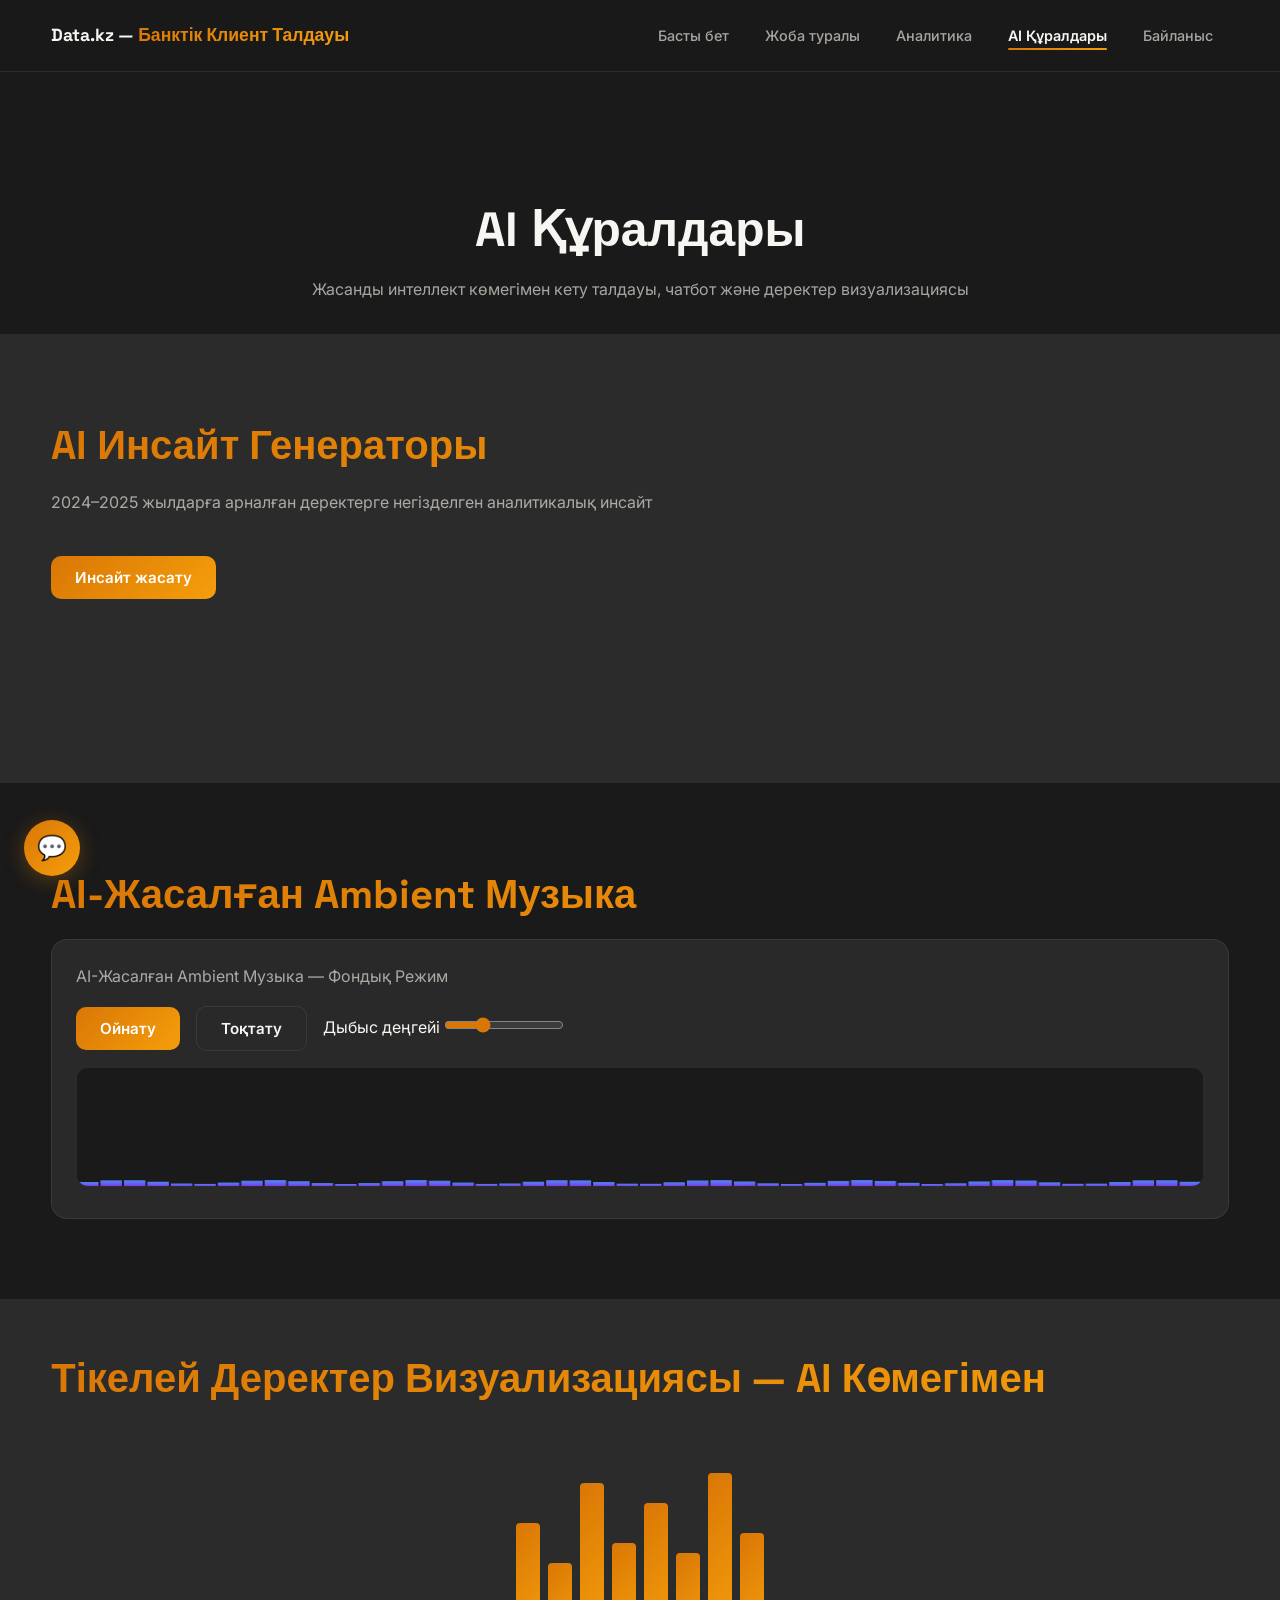
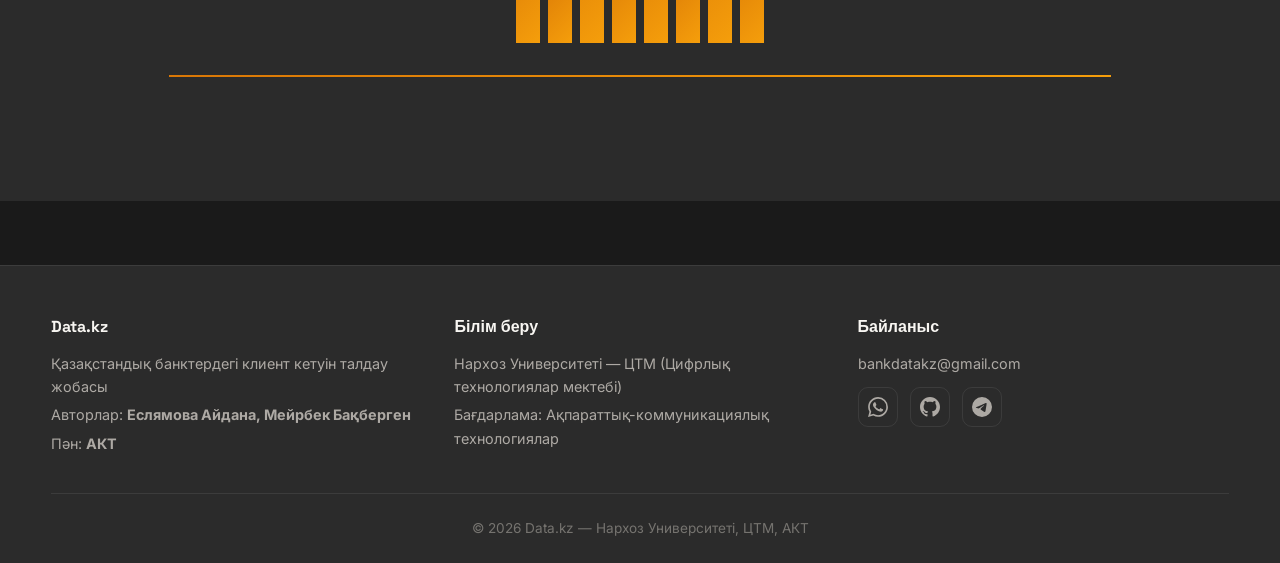
==== churniq-website/churniq-website/ai-tools.html @ a703f36b "change code" ====
<!DOCTYPE html>
<html lang="kk">
<head>
  <meta charset="UTF-8">
  <meta name="viewport" content="width=device-width, initial-scale=1.0">
  <title>AI Құралдары — Data.kz</title>
  <link rel="preconnect" href="https://fonts.googleapis.com">
  <link rel="preconnect" href="https://fonts.gstatic.com" crossorigin>
  <link href="https://fonts.googleapis.com/css2?family=Inter:wght@400;500;600;700&family=Space+Grotesk:wght@500;600;700&display=swap" rel="stylesheet">
  <link rel="stylesheet" href="css/style.css">
</head>
<body>
  <div id="site-header"></div>

  <section class="page-hero">
    <div class="container">
      <h1>AI Құралдары</h1>
      <p>Жасанды интеллект көмегімен кету талдауы, чатбот және деректер визуализациясы</p>
    </div>
  </section>

  <section class="section" style="background: var(--bg-secondary);">
    <div class="container fade-in">
      <h2 class="section-title">AI Инсайт Генераторы</h2>
      <p class="section-subtitle">2024–2025 жылдарға арналған деректерге негізделген аналитикалық инсайт</p>
      <button type="button" class="btn btn-primary" id="insight-generate">Инсайт жасату</button>
      <div id="insight-output" class="insight-output"></div>
    </div>
  </section>

  <section class="section">
    <div class="container fade-in">
      <h2 class="section-title">AI-Жасалған Ambient Музыка</h2>
      <div class="card audio-player">
        <p style="margin-bottom:1rem;color:var(--text-secondary);">AI-Жасалған Ambient Музыка — Фондық Режим</p>
        <div class="audio-controls">
          <button type="button" class="btn btn-primary" id="audio-play">Ойнату</button>
          <button type="button" class="btn btn-outline" id="audio-stop">Тоқтату</button>
          <label>
            Дыбыс деңгейі
            <input type="range" id="audio-volume" class="volume-slider" min="0" max="1" step="0.01" value="0.3">
          </label>
        </div>
        <canvas id="audio-viz" class="audio-viz" height="120"></canvas>
      </div>
    </div>
  </section>

  <section class="section data-panel" id="data-panel" style="background: var(--bg-secondary);">
    <div class="container fade-in">
      <h2 class="section-title">Тікелей Деректер Визуализациясы — AI Көмегімен</h2>
      <div class="animated-bars" id="animated-bars">
        <div class="bar" style="height:120px" data-h="120"></div>
        <div class="bar" style="height:80px" data-h="80"></div>
        <div class="bar" style="height:160px" data-h="160"></div>
        <div class="bar" style="height:100px" data-h="100"></div>
        <div class="bar" style="height:140px" data-h="140"></div>
        <div class="bar" style="height:90px" data-h="90"></div>
        <div class="bar" style="height:170px" data-h="170"></div>
        <div class="bar" style="height:110px" data-h="110"></div>
      </div>
      <div class="data-flow-line"></div>
      <div class="floating-labels">
        <span class="floating-label" style="left:10%;animation-delay:0s">Kaspi 4,2%</span>
        <span class="floating-label" style="left:35%;animation-delay:0.5s">Halyk 6,8%</span>
        <span class="floating-label" style="left:55%;animation-delay:1s">Freedom 9,1%</span>
        <span class="floating-label" style="left:80%;animation-delay:1.5s">Forte 7,3%</span>
      </div>
    </div>
  </section>

  <div id="site-footer"></div>

  <!-- Chatbot -->
  <button type="button" class="chat-fab" id="chat-fab" aria-label="Чатты ашу">💬</button>
  <div class="chat-panel" id="chat-panel">
    <div class="chat-header">
      <h3>Data.kz AI Көмекшісі</h3>
      <button type="button" class="chat-close" id="chat-close" aria-label="Жабу">×</button>
    </div>
    <div class="api-key-banner" id="api-key-banner" style="display:none">
      API кілті қажет. <button type="button">Кілтті енгізу</button>
    </div>
    <div class="chat-suggestions" id="chat-suggestions"></div>
    <div class="chat-messages" id="chat-messages">
      <div class="chat-msg bot">Сәлеметсіз бе! Мен Data.kz AI көмекшісімін. Қазақстан банктеріндегі клиент кетуі туралы сұрақ қойыңыз.</div>
    </div>
    <div class="chat-input-row">
      <input type="text" id="chat-input" placeholder="Хабарламаңызды жазыңыз..." autocomplete="off">
      <button type="button" class="btn btn-primary" id="chat-send">Жіберу</button>
    </div>
  </div>

  <script src="js/main.js"></script>
  <script src="js/animations.js"></script>
  <script src="js/chatbot.js"></script>
  <script src="js/audio.js"></script>
</body>
</html>
---- churniq-website/churniq-website/css/style.css ----
/* Data.kz — Банктік Клиент Талдауы */
:root {
  --bg-primary: #1A1A1A;
  --bg-secondary: #2B2B2B;
  --bg-card: rgba(43, 43, 43, 0.92);
  --accent: #D97706;
  --accent-2: #F59E0B;
  --accent-gradient: linear-gradient(135deg, #D97706, #F59E0B);
  --text-primary: #F8F6F2;
  --text-secondary: rgba(229, 224, 216, 0.7);
  --text-muted: rgba(229, 224, 216, 0.4);
  --border: rgba(255, 255, 255, 0.08);
  --success: #22C77A;
  --warning: #F59E0B;
  --danger: #F05A5A;
  --text-on-accent: #ffffff;
  --link-hover: #F59E0B;
  --header-bg: rgba(26, 26, 26, 0.85);
  --header-bg-solid: rgba(26, 26, 26, 0.98);
  --accent-glow: rgba(217, 119, 6, 0.35);
  --accent-soft: rgba(217, 119, 6, 0.1);
  --accent-soft-hover: rgba(217, 119, 6, 0.05);
  --accent-border-hover: rgba(217, 119, 6, 0.4);
  --accent-ring: rgba(217, 119, 6, 0.2);
  --accent-mesh-1: rgba(217, 119, 6, 0.12);
  --accent-mesh-2: rgba(245, 158, 11, 0.1);
  --chat-panel-bg: rgba(43, 43, 43, 0.95);
  --faq-answer-bg: rgba(43, 43, 43, 0.5);
  --overlay-bg: rgba(0, 0, 0, 0.7);
  --success-bg: rgba(34, 199, 122, 0.08);
  --warning-bg: rgba(245, 158, 11, 0.08);
  --danger-bg: rgba(240, 90, 90, 0.08);
  --warning-banner-bg: rgba(245, 158, 11, 0.1);
  --border-subtle: rgba(255, 255, 255, 0.08);
  --font-main: 'Inter', sans-serif;
  --font-display: 'Space Grotesk', sans-serif;
  --header-h: 72px;
  --radius: 16px;
  --shadow: 0 8px 32px rgba(0, 0, 0, 0.35);
}

*, *::before, *::after { box-sizing: border-box; margin: 0; padding: 0; }

html {
  scroll-behavior: smooth;
  scroll-padding-top: calc(var(--header-h) + 16px);
}

body {
  font-family: var(--font-main);
  background: var(--bg-primary);
  color: var(--text-primary);
  line-height: 1.6;
  min-height: 100vh;
  overflow-x: hidden;
}

a { color: var(--accent); text-decoration: none; transition: color 0.2s; }
a:hover { color: var(--link-hover); }

img, svg { max-width: 100%; display: block; }

.container {
  width: min(1200px, 92%);
  margin: 0 auto;
}

.section {
  padding: 5rem 0;
}

.section-title {
  font-family: var(--font-display);
  font-size: clamp(1.75rem, 4vw, 2.5rem);
  margin-bottom: 0.75rem;
  background: var(--accent-gradient);
  -webkit-background-clip: text;
  -webkit-text-fill-color: transparent;
  background-clip: text;
}

.section-subtitle {
  color: var(--text-secondary);
  max-width: 640px;
  margin-bottom: 2.5rem;
}

/* Header */
.site-header {
  position: sticky;
  top: 0;
  z-index: 1000;
  height: var(--header-h);
  background: var(--header-bg);
  backdrop-filter: blur(12px);
  border-bottom: 1px solid var(--border);
}

.header-inner {
  display: flex;
  align-items: center;
  justify-content: space-between;
  height: 100%;
  gap: 1rem;
}

.logo {
  font-family: var(--font-display);
  font-weight: 700;
  font-size: 1.1rem;
  color: var(--text-primary);
  white-space: nowrap;
}

.logo span {
  background: var(--accent-gradient);
  -webkit-background-clip: text;
  -webkit-text-fill-color: transparent;
  background-clip: text;
}

.nav-toggle {
  display: none;
  background: none;
  border: 1px solid var(--border);
  color: var(--text-primary);
  padding: 0.5rem 0.75rem;
  border-radius: 8px;
  cursor: pointer;
  font-size: 1.25rem;
}

.main-nav ul {
  display: flex;
  list-style: none;
  gap: 0.25rem;
}

.main-nav a {
  color: var(--text-secondary);
  padding: 0.5rem 1rem;
  border-radius: 8px;
  font-size: 0.9rem;
  font-weight: 500;
  position: relative;
}

.main-nav a:hover { color: var(--text-primary); }

.main-nav a.active {
  color: var(--text-primary);
  font-weight: 600;
}

.main-nav a.active::after {
  content: '';
  position: absolute;
  bottom: 2px;
  left: 1rem;
  right: 1rem;
  height: 2px;
  background: var(--accent-gradient);
  border-radius: 2px;
}

/* Footer */
.site-footer {
  background: var(--bg-secondary);
  border-top: 1px solid var(--border);
  padding: 3rem 0 1.5rem;
  margin-top: 4rem;
}

.footer-grid {
  display: grid;
  grid-template-columns: repeat(auto-fit, minmax(220px, 1fr));
  gap: 2rem;
  margin-bottom: 2rem;
}

.footer-grid h4 {
  font-family: var(--font-display);
  margin-bottom: 0.75rem;
  color: var(--text-primary);
}

.footer-grid p, .footer-grid a {
  color: var(--text-secondary);
  font-size: 0.9rem;
  display: block;
  margin-bottom: 0.35rem;
}

.social-links {
  display: flex;
  gap: 0.75rem;
  margin-top: 0.75rem;
}

.social-links a {
  width: 40px;
  height: 40px;
  border-radius: 10px;
  border: 1px solid var(--border);
  display: flex;
  align-items: center;
  justify-content: center;
  color: var(--text-secondary);
  transition: all 0.2s;
}

.social-links a:hover {
  border-color: var(--accent);
  color: var(--accent);
  transform: translateY(-2px);
}

.footer-bottom {
  text-align: center;
  padding-top: 1.5rem;
  border-top: 1px solid var(--border);
  color: var(--text-muted);
  font-size: 0.85rem;
}

/* Cards */
.card {
  background: var(--bg-card);
  backdrop-filter: blur(10px);
  border: 1px solid var(--border);
  border-radius: var(--radius);
  padding: 1.5rem;
  transition: transform 0.3s, box-shadow 0.3s, border-color 0.3s;
}

.card:hover {
  transform: translateY(-4px);
  box-shadow: var(--shadow);
  border-color: var(--accent-border-hover);
}

/* Buttons */
.btn {
  display: inline-flex;
  align-items: center;
  justify-content: center;
  gap: 0.5rem;
  padding: 0.75rem 1.5rem;
  border-radius: 10px;
  font-weight: 600;
  font-size: 0.95rem;
  cursor: pointer;
  border: none;
  transition: all 0.25s;
  font-family: inherit;
}

.btn-primary {
  background: var(--accent-gradient);
  color: var(--text-on-accent);
}

.btn-primary:hover {
  transform: translateY(-2px);
  box-shadow: 0 8px 24px var(--accent-glow);
}

.btn-outline {
  background: transparent;
  border: 1px solid var(--border);
  color: var(--text-primary);
}

.btn-outline:hover {
  border-color: var(--accent);
  background: var(--accent-soft);
}

/* Hero */
.hero {
  position: relative;
  min-height: 100vh;
  display: flex;
  align-items: center;
  justify-content: center;
  overflow: hidden;
  padding: calc(var(--header-h) + 2rem) 0 4rem;
}

.hero-bg {
  position: absolute;
  inset: 0;
  z-index: 0;
}

.hero-mesh {
  position: absolute;
  inset: 0;
  background:
    radial-gradient(ellipse 80% 50% at 20% 40%, var(--accent-mesh-1), transparent),
    radial-gradient(ellipse 60% 40% at 80% 60%, var(--accent-mesh-2), transparent),
    var(--bg-primary);
}

#hero-canvas, #particles-canvas {
  position: absolute;
  inset: 0;
  width: 100%;
  height: 100%;
}

.hero-content {
  position: relative;
  z-index: 2;
  text-align: center;
  max-width: 900px;
  padding: 0 1rem;
}

.hero h1 {
  font-family: var(--font-display);
  font-size: clamp(2rem, 6vw, 3.5rem);
  line-height: 1.15;
  margin-bottom: 1.25rem;
}

.hero .lead {
  font-size: clamp(1rem, 2.5vw, 1.25rem);
  color: var(--text-secondary);
  font-style: italic;
  margin-bottom: 2rem;
}

.hero-buttons {
  display: flex;
  flex-wrap: wrap;
  gap: 1rem;
  justify-content: center;
}

.pulse-rings {
  position: absolute;
  top: 50%;
  left: 50%;
  transform: translate(-50%, -50%);
  width: 400px;
  height: 400px;
  pointer-events: none;
  z-index: 1;
}

.pulse-ring {
  position: absolute;
  inset: 0;
  border: 1px solid var(--accent-ring);
  border-radius: 50%;
  animation: pulse-expand 4s ease-out infinite;
}

.pulse-ring:nth-child(2) { animation-delay: 1.3s; }
.pulse-ring:nth-child(3) { animation-delay: 2.6s; }

@keyframes pulse-expand {
  0% { transform: scale(0.3); opacity: 0.8; }
  100% { transform: scale(1.2); opacity: 0; }
}

/* Stats row */
.stats-row {
  display: grid;
  grid-template-columns: repeat(auto-fit, minmax(220px, 1fr));
  gap: 1.25rem;
}

.stat-card {
  text-align: center;
  padding: 2rem 1.25rem;
}

.stat-card .stat-value {
  font-family: var(--font-display);
  font-size: 2.25rem;
  font-weight: 700;
  background: var(--accent-gradient);
  -webkit-background-clip: text;
  -webkit-text-fill-color: transparent;
  background-clip: text;
}

.stat-card .stat-label {
  color: var(--text-secondary);
  font-size: 0.9rem;
  margin-top: 0.5rem;
}

/* Bank cards */
.bank-grid {
  display: grid;
  grid-template-columns: repeat(auto-fit, minmax(260px, 1fr));
  gap: 1.5rem;
}

.bank-card .bank-icon {
  width: 72px;
  height: 72px;
  margin-bottom: 1rem;
  border-radius: 12px;
  padding: 8px;
  object-fit: contain;
  background: var(--bg-primary);
  border: 1px solid var(--border);
}

.bank-card h3 {
  font-family: var(--font-display);
  margin-bottom: 0.75rem;
}

.bank-card .metrics {
  list-style: none;
  margin: 1rem 0;
}

.bank-card .metrics li {
  color: var(--text-secondary);
  font-size: 0.9rem;
  padding: 0.35rem 0;
  border-bottom: 1px solid var(--border-subtle);
}

.bank-card .metrics li strong { color: var(--text-primary); }

/* Churn formula */
.steps-grid {
  display: grid;
  grid-template-columns: repeat(auto-fit, minmax(240px, 1fr));
  gap: 1.5rem;
  margin-bottom: 2rem;
}

.step-card {
  text-align: center;
  position: relative;
}

.step-num {
  width: 48px;
  height: 48px;
  border-radius: 50%;
  background: var(--accent-gradient);
  display: flex;
  align-items: center;
  justify-content: center;
  font-weight: 700;
  margin: 0 auto 1rem;
}

.formula-block {
  background: var(--bg-card);
  border: 1px solid var(--border);
  border-radius: var(--radius);
  padding: 1.5rem 2rem;
  text-align: center;
  font-family: var(--font-display);
  font-size: clamp(1rem, 2.5vw, 1.35rem);
  color: var(--accent);
}

/* AI illustrations */
.illustration-grid {
  display: grid;
  grid-template-columns: repeat(auto-fit, minmax(240px, 1fr));
  gap: 1.5rem;
}

.illustration-item {
  text-align: center;
}

.illustration-item svg {
  width: 100%;
  height: 180px;
  margin-bottom: 1rem;
}

.illustration-item p {
  color: var(--text-secondary);
  font-size: 0.9rem;
}

/* About page */
.prose {
  color: var(--text-secondary);
  font-size: 1.05rem;
  line-height: 1.85;
}

.prose p { margin-bottom: 1.25rem; }

.data-table-wrap {
  overflow-x: auto;
  border-radius: var(--radius);
  border: 1px solid var(--border);
}

table.data-table {
  width: 100%;
  border-collapse: collapse;
  font-size: 0.9rem;
}

table.data-table th,
table.data-table td {
  padding: 0.85rem 1rem;
  text-align: left;
  border-bottom: 1px solid var(--border);
}

table.data-table th {
  background: var(--bg-card);
  color: var(--text-primary);
  font-weight: 600;
  cursor: pointer;
  user-select: none;
  white-space: nowrap;
}

table.data-table th:hover { background: var(--accent-soft); }

table.data-table th.sorted-asc::after { content: ' ↑'; color: var(--accent); }
table.data-table th.sorted-desc::after { content: ' ↓'; color: var(--accent); }

table.data-table tbody tr:hover {
  background: var(--accent-soft-hover);
}

.churn-cell {
  font-weight: 600;
  border-radius: 6px;
  padding: 0.15rem 0.5rem;
  display: inline-block;
}

.churn-cell.churn-good { color: var(--success); background: var(--success-bg); }
.churn-cell.churn-medium { color: var(--warning); background: var(--warning-bg); }
.churn-cell.churn-bad { color: var(--danger); background: var(--danger-bg); }

.year-note {
  display: inline-block;
  margin-left: 0.35rem;
  padding: 0.1rem 0.45rem;
  font-size: 0.7rem;
  font-weight: 600;
  color: var(--accent);
  background: var(--accent-soft);
  border-radius: 4px;
  vertical-align: middle;
}

/* Timeline */
.timeline-scroll {
  overflow-x: auto;
  padding: 1rem 0 2rem;
  -webkit-overflow-scrolling: touch;
}

.timeline {
  display: flex;
  gap: 1.25rem;
  min-width: max-content;
  padding: 0 0.5rem;
}

.timeline-item {
  flex: 0 0 280px;
  position: relative;
}

.timeline-year {
  font-family: var(--font-display);
  font-size: 1.5rem;
  color: var(--accent);
  margin-bottom: 0.5rem;
}

/* Authors */
.author-grid {
  display: grid;
  grid-template-columns: repeat(auto-fit, minmax(280px, 1fr));
  gap: 1.5rem;
}

.author-card .avatar {
  width: 120px;
  height: 120px;
  border-radius: 50%;
  object-fit: cover;
  border: 3px solid var(--accent);
  margin-bottom: 1rem;
  display: block;
}

/* Analytics */
.table-controls {
  display: flex;
  flex-wrap: wrap;
  gap: 1rem;
  margin-bottom: 1.5rem;
  align-items: center;
}

.table-controls input,
.table-controls select {
  min-width: 160px;
  padding: 0.75rem 1rem;
  border-radius: 10px;
  border: 1px solid var(--border);
  background: var(--bg-card);
  color: var(--text-primary);
  font-family: inherit;
  font-size: 0.9rem;
}

.table-controls input {
  flex: 1;
  min-width: 200px;
}

.table-filter-row {
  display: flex;
  flex-wrap: wrap;
  gap: 0.75rem;
  align-items: center;
  width: 100%;
}

.filter-badges {
  display: flex;
  flex-wrap: wrap;
  gap: 0.5rem;
  width: 100%;
  min-height: 0;
}

.filter-badges:empty {
  display: none;
}

.filter-badge {
  display: inline-flex;
  align-items: center;
  gap: 0.35rem;
  padding: 0.35rem 0.65rem;
  font-size: 0.8rem;
  color: var(--text-primary);
  background: var(--bg-card);
  border: 1px solid var(--border);
  border-radius: 20px;
}

.filter-badge button {
  background: none;
  border: none;
  color: var(--text-secondary);
  cursor: pointer;
  font-size: 1rem;
  line-height: 1;
  padding: 0 0.15rem;
}

.filter-badge button:hover {
  color: var(--danger);
}

.pagination {
  display: flex;
  align-items: center;
  justify-content: center;
  gap: 1rem;
  margin-top: 1.5rem;
}

.charts-grid {
  display: grid;
  grid-template-columns: repeat(auto-fit, minmax(420px, 1fr));
  gap: 2rem;
  margin: 2rem 0;
}

.chart-card {
  padding: 1.25rem;
}

.chart-card h3 {
  font-size: 1rem;
  margin-bottom: 1rem;
  color: var(--text-primary);
}

.chart-wrap {
  position: relative;
  height: 400px;
}

.calculator-form {
  display: grid;
  gap: 1rem;
  max-width: 480px;
}

.form-group label {
  display: block;
  margin-bottom: 0.35rem;
  color: var(--text-secondary);
  font-size: 0.9rem;
}

.form-group input,
.form-group select,
.form-group textarea {
  width: 100%;
  padding: 0.75rem 1rem;
  border-radius: 10px;
  border: 1px solid var(--border);
  background: var(--bg-card);
  color: var(--text-primary);
  font-family: inherit;
  font-size: 1rem;
}

.calc-result {
  margin-top: 1.5rem;
  padding: 1.25rem;
  border-radius: var(--radius);
  border: 1px solid var(--border);
  display: none;
}

.calc-result.visible { display: block; }

.calc-result.good { border-color: var(--success); background: var(--success-bg); }
.calc-result.medium { border-color: var(--warning); background: var(--warning-bg); }
.calc-result.bad { border-color: var(--danger); background: var(--danger-bg); }

.insights-grid {
  display: grid;
  grid-template-columns: repeat(auto-fit, minmax(280px, 1fr));
  gap: 1.25rem;
}

.insight-card .icon {
  font-size: 1.75rem;
  margin-bottom: 0.75rem;
}

/* AI Tools */
.neural-avatar {
  width: 100%;
  max-width: 400px;
  height: 400px;
  margin: 0 auto 1rem;
  position: relative;
}

.neural-avatar canvas {
  width: 100%;
  height: 100%;
  border-radius: var(--radius);
}

.neural-label {
  text-align: center;
  font-family: var(--font-display);
  color: var(--accent);
}

/* Chatbot */
.chat-fab {
  position: fixed;
  bottom: 24px;
  left: 24px;
  width: 56px;
  height: 56px;
  border-radius: 50%;
  background: var(--accent-gradient);
  border: none;
  color: var(--text-on-accent);
  font-size: 1.5rem;
  cursor: pointer;
  z-index: 1100;
  box-shadow: 0 4px 20px var(--accent-glow);
  transition: transform 0.2s;
}

.chat-fab:hover { transform: scale(1.08); }

.chat-panel {
  position: fixed;
  bottom: 90px;
  left: 24px;
  width: min(380px, calc(100vw - 48px));
  height: 520px;
  background: var(--chat-panel-bg);
  backdrop-filter: blur(16px);
  border: 1px solid var(--border);
  border-radius: var(--radius);
  display: none;
  flex-direction: column;
  z-index: 1100;
  box-shadow: var(--shadow);
}

.chat-panel.open { display: flex; }

.chat-header {
  padding: 1rem 1.25rem;
  border-bottom: 1px solid var(--border);
  display: flex;
  justify-content: space-between;
  align-items: center;
}

.chat-header h3 { font-size: 1rem; }

.chat-close {
  background: none;
  border: none;
  color: var(--text-secondary);
  font-size: 1.25rem;
  cursor: pointer;
}

.chat-suggestions {
  padding: 0.75rem;
  display: flex;
  flex-wrap: wrap;
  gap: 0.5rem;
  border-bottom: 1px solid var(--border);
}

.chat-suggestions button {
  font-size: 0.75rem;
  padding: 0.4rem 0.65rem;
  border-radius: 20px;
  border: 1px solid var(--border);
  background: transparent;
  color: var(--text-secondary);
  cursor: pointer;
  font-family: inherit;
}

.chat-suggestions button:hover {
  border-color: var(--accent);
  color: var(--accent);
}

.chat-messages {
  flex: 1;
  overflow-y: auto;
  padding: 1rem;
  display: flex;
  flex-direction: column;
  gap: 0.75rem;
}

.chat-msg {
  max-width: 85%;
  padding: 0.65rem 0.9rem;
  border-radius: 12px;
  font-size: 0.9rem;
  line-height: 1.5;
}

.chat-msg.user {
  align-self: flex-end;
  background: var(--accent-gradient);
  color: var(--text-on-accent);
}

.chat-msg.bot {
  align-self: flex-start;
  background: var(--bg-secondary);
  border: 1px solid var(--border);
}

.chat-msg.loading {
  align-self: flex-start;
  color: var(--text-muted);
}

.chat-input-row {
  display: flex;
  gap: 0.5rem;
  padding: 0.75rem;
  border-top: 1px solid var(--border);
}

.chat-input-row input {
  flex: 1;
  padding: 0.65rem 0.9rem;
  border-radius: 10px;
  border: 1px solid var(--border);
  background: var(--bg-primary);
  color: var(--text-primary);
  font-family: inherit;
}

.api-key-banner {
  padding: 0.5rem 0.75rem;
  background: var(--warning-banner-bg);
  border-bottom: 1px solid var(--warning);
  font-size: 0.75rem;
  color: var(--warning);
}

.api-key-banner button {
  background: none;
  border: none;
  color: var(--accent);
  cursor: pointer;
  text-decoration: underline;
  font-family: inherit;
}

/* Insight generator */
.insight-output {
  margin-top: 1.5rem;
  min-height: 80px;
}

.spinner {
  width: 40px;
  height: 40px;
  border: 3px solid var(--border);
  border-top-color: var(--accent);
  border-radius: 50%;
  animation: spin 0.8s linear infinite;
  margin: 1rem auto;
}

@keyframes spin { to { transform: rotate(360deg); } }

/* Audio player */
.audio-player {
  padding: 1.5rem;
}

.audio-controls {
  display: flex;
  flex-wrap: wrap;
  align-items: center;
  gap: 1rem;
  margin-bottom: 1rem;
}

.audio-viz {
  width: 100%;
  height: 120px;
  border-radius: 12px;
  background: var(--bg-primary);
  border: 1px solid var(--border);
}

.volume-slider {
  width: 120px;
  accent-color: var(--accent);
}

/* Data panel animation */
.data-panel {
  position: relative;
  padding: 3rem 0;
  overflow: hidden;
}

.animated-bars {
  display: flex;
  align-items: flex-end;
  justify-content: center;
  gap: 8px;
  height: 200px;
  margin: 2rem 0;
}

.animated-bars .bar {
  width: 24px;
  background: var(--accent-gradient);
  border-radius: 4px 4px 0 0;
  transform-origin: bottom;
  transform: scaleY(0);
  transition: transform 0.8s cubic-bezier(0.34, 1.56, 0.64, 1);
}

.animated-bars.animate .bar {
  transform: scaleY(1);
}

.data-flow-line {
  height: 2px;
  background: var(--accent-gradient);
  width: 0;
  margin: 1rem auto;
  transition: width 2s ease;
}

.data-flow-line.animate { width: 80%; }

.floating-labels {
  position: relative;
  height: 60px;
}

.floating-label {
  position: absolute;
  font-size: 0.75rem;
  color: var(--accent);
  opacity: 0;
  animation: float-label 3s ease-in-out infinite;
}

@keyframes float-label {
  0%, 100% { opacity: 0; transform: translateY(10px); }
  50% { opacity: 1; transform: translateY(-10px); }
}

/* Contact */
.contact-grid {
  display: grid;
  grid-template-columns: 1fr 1fr;
  gap: 2rem;
  align-items: start;
}

.contact-form .form-group { margin-bottom: 1rem; }

.form-error {
  color: var(--danger);
  font-size: 0.85rem;
  margin-top: 0.25rem;
  display: none;
}

.form-error.visible { display: block; }

.toast {
  position: fixed;
  top: calc(var(--header-h) + 16px);
  right: 24px;
  padding: 1rem 1.5rem;
  background: var(--success);
  color: var(--text-on-accent);
  border-radius: var(--radius);
  font-weight: 600;
  z-index: 1200;
  transform: translateX(120%);
  transition: transform 0.4s ease;
}

.toast.show { transform: translateX(0); }

.map-svg {
  width: 100%;
  max-height: 400px;
}

.map-frame {
  padding: 1rem;
  overflow: hidden;
}

.map-image {
  width: 100%;
  max-height: 420px;
  object-fit: contain;
  border-radius: calc(var(--radius) - 4px);
  display: block;
}

.map-marker {
  animation: marker-pulse 2s ease infinite;
}

@keyframes marker-pulse {
  0%, 100% { r: 8; opacity: 1; }
  50% { r: 12; opacity: 0.6; }
}

/* FAQ */
.faq-item {
  border: 1px solid var(--border);
  border-radius: 12px;
  margin-bottom: 0.75rem;
  overflow: hidden;
}

.faq-question {
  width: 100%;
  padding: 1rem 1.25rem;
  background: var(--bg-card);
  border: none;
  color: var(--text-primary);
  text-align: left;
  font-family: inherit;
  font-size: 1rem;
  font-weight: 600;
  cursor: pointer;
  display: flex;
  justify-content: space-between;
  align-items: center;
}

.faq-answer {
  max-height: 0;
  overflow: hidden;
  transition: max-height 0.35s ease;
  background: var(--faq-answer-bg);
}

.faq-answer p {
  padding: 1rem 1.25rem;
  color: var(--text-secondary);
  font-size: 0.95rem;
}

.faq-item.open .faq-answer { max-height: 300px; }

.faq-item.open .faq-icon { transform: rotate(180deg); }

.faq-icon { transition: transform 0.3s; }

/* Back to top */
.back-to-top {
  position: fixed;
  bottom: 24px;
  right: 24px;
  width: 48px;
  height: 48px;
  border-radius: 50%;
  background: var(--accent-gradient);
  border: none;
  color: var(--text-on-accent);
  font-size: 1.25rem;
  cursor: pointer;
  z-index: 1050;
  opacity: 0;
  visibility: hidden;
  transform: translateY(20px);
  transition: all 0.3s;
  box-shadow: 0 4px 16px var(--accent-glow);
}

.back-to-top.visible {
  opacity: 1;
  visibility: visible;
  transform: translateY(0);
}

/* Scroll animations */
.fade-in {
  opacity: 0;
  transform: translateY(24px);
  transition: opacity 0.6s ease, transform 0.6s ease;
}

.fade-in.visible {
  opacity: 1;
  transform: translateY(0);
}

/* Modal API key */
.modal-overlay {
  position: fixed;
  inset: 0;
  background: var(--overlay-bg);
  z-index: 2000;
  display: none;
  align-items: center;
  justify-content: center;
  padding: 1rem;
}

.modal-overlay.open { display: flex; }

.modal {
  background: var(--bg-card);
  border: 1px solid var(--border);
  border-radius: var(--radius);
  padding: 2rem;
  max-width: 440px;
  width: 100%;
}

.modal h3 { margin-bottom: 1rem; }

.modal p { color: var(--text-secondary); font-size: 0.9rem; margin-bottom: 1rem; }

.modal input {
  width: 100%;
  padding: 0.75rem;
  margin-bottom: 1rem;
  border-radius: 10px;
  border: 1px solid var(--border);
  background: var(--bg-primary);
  color: var(--text-primary);
}

.modal-actions {
  display: flex;
  gap: 0.75rem;
  justify-content: flex-end;
}

.page-hero {
  padding: calc(var(--header-h) + 3rem) 0 2rem;
  text-align: center;
}

.page-hero h1 {
  font-family: var(--font-display);
  font-size: clamp(2rem, 5vw, 3rem);
  margin-bottom: 0.5rem;
}

.page-hero p { color: var(--text-secondary); }

/* Responsive */
@media (max-width: 768px) {
  .nav-toggle { display: block; }

  .main-nav {
    position: fixed;
    top: var(--header-h);
    left: 0;
    right: 0;
    background: var(--header-bg-solid);
    border-bottom: 1px solid var(--border);
    padding: 1rem;
    transform: translateY(-120%);
    opacity: 0;
    transition: all 0.3s;
    pointer-events: none;
  }

  .main-nav.open {
    transform: translateY(0);
    opacity: 1;
    pointer-events: auto;
  }

  .main-nav ul {
    flex-direction: column;
  }

  .contact-grid { grid-template-columns: 1fr; }

  .chat-panel {
    left: 12px;
    right: 12px;
    width: auto;
  }

  .chat-fab { left: 12px; }
}

@media (max-width: 480px) {
  .hero-buttons { flex-direction: column; width: 100%; }
  .hero-buttons .btn { width: 100%; }
}
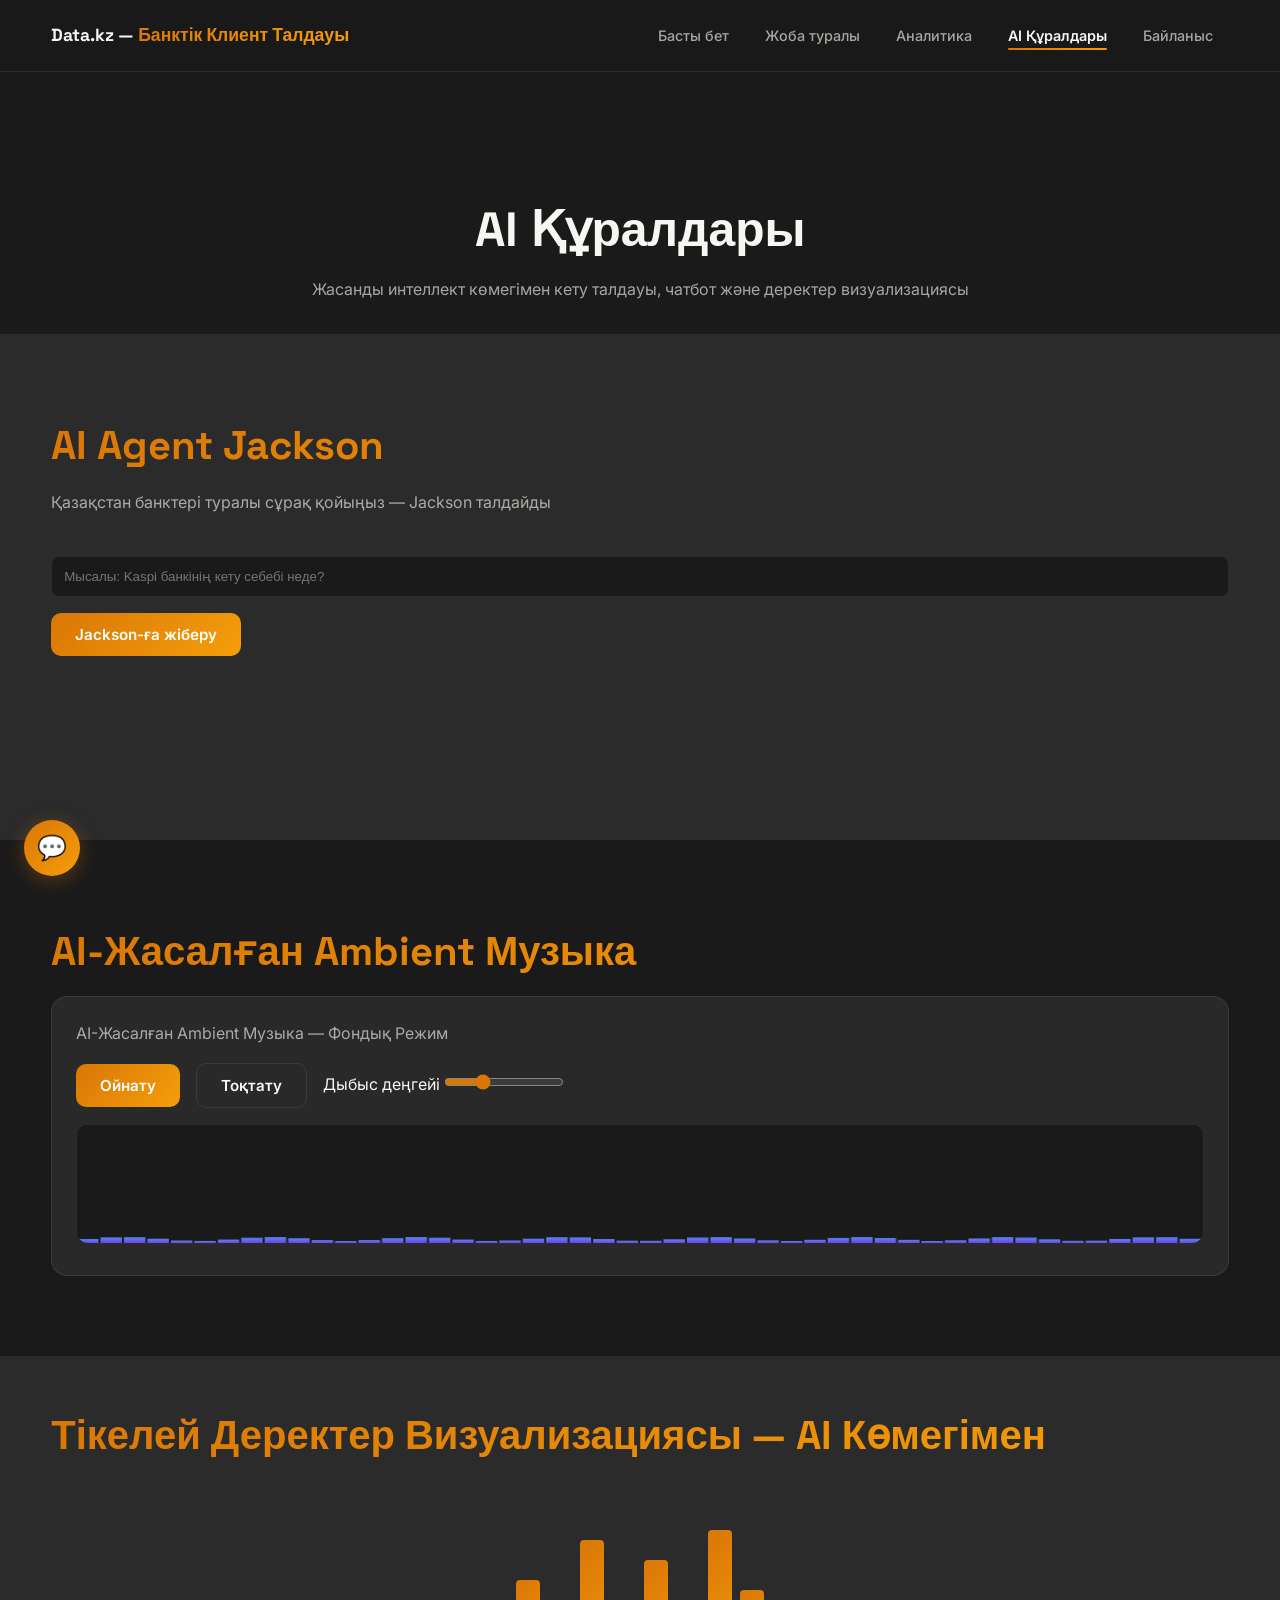
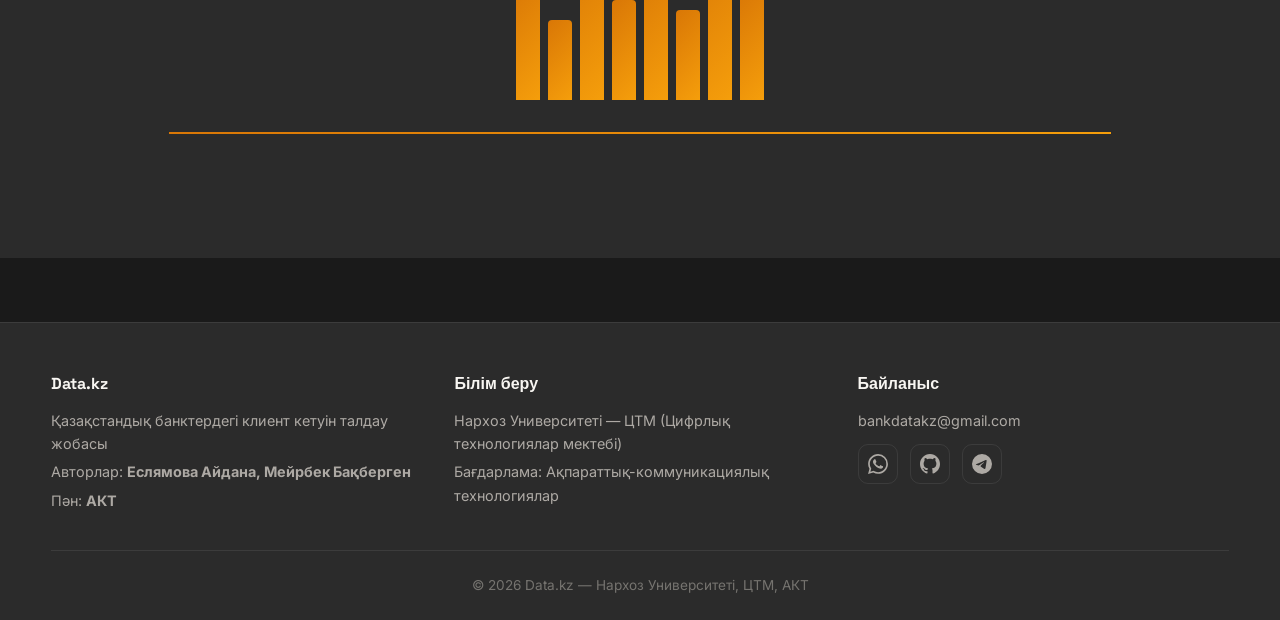
==== commit 5d581831: "AI agent Jackson added" ====
--- a/churniq-website/churniq-website/ai-tools.html
+++ b/churniq-website/churniq-website/ai-tools.html
@@ -21,10 +21,11 @@
 
   <section class="section" style="background: var(--bg-secondary);">
     <div class="container fade-in">
-      <h2 class="section-title">AI Инсайт Генераторы</h2>
-      <p class="section-subtitle">2024–2025 жылдарға арналған деректерге негізделген аналитикалық инсайт</p>
-      <button type="button" class="btn btn-primary" id="insight-generate">Инсайт жасату</button>
-      <div id="insight-output" class="insight-output"></div>
+        <h2 class="section-title">AI Agent Jackson</h2>
+        <p class="section-subtitle">Қазақстан банктері туралы сұрақ қойыңыз — Jackson талдайды</p>
+        <input type="text" id="jackson-input" placeholder="Мысалы: Kaspi банкінің кету себебі неде?" style="width:100%;padding:0.75rem;margin-bottom:1rem;border-radius:8px;border:1px solid var(--border);background:var(--bg-primary);color:var(--text-primary);">
+        <button type="button" class="btn btn-primary" id="insight-generate">Jackson-ға жіберу</button>
+        <div id="insight-output" class="insight-output"></div>
     </div>
   </section>
 
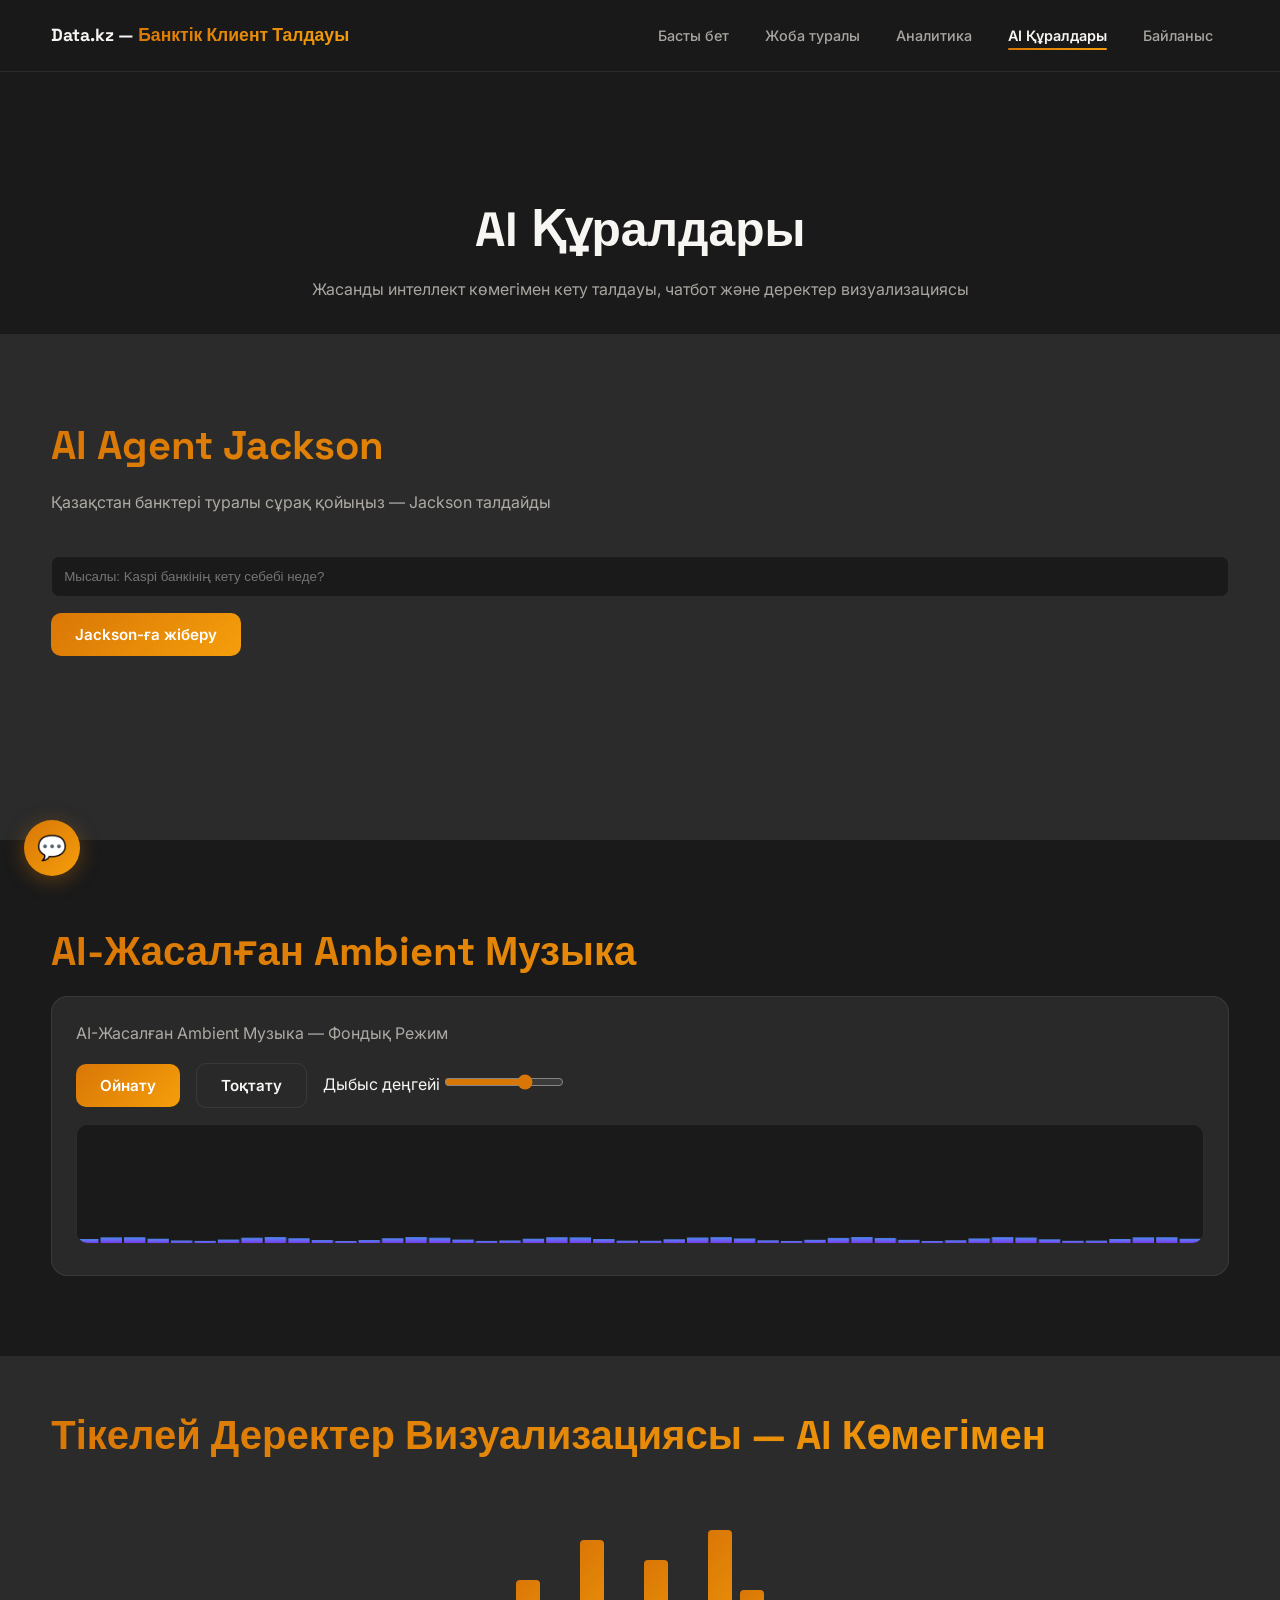
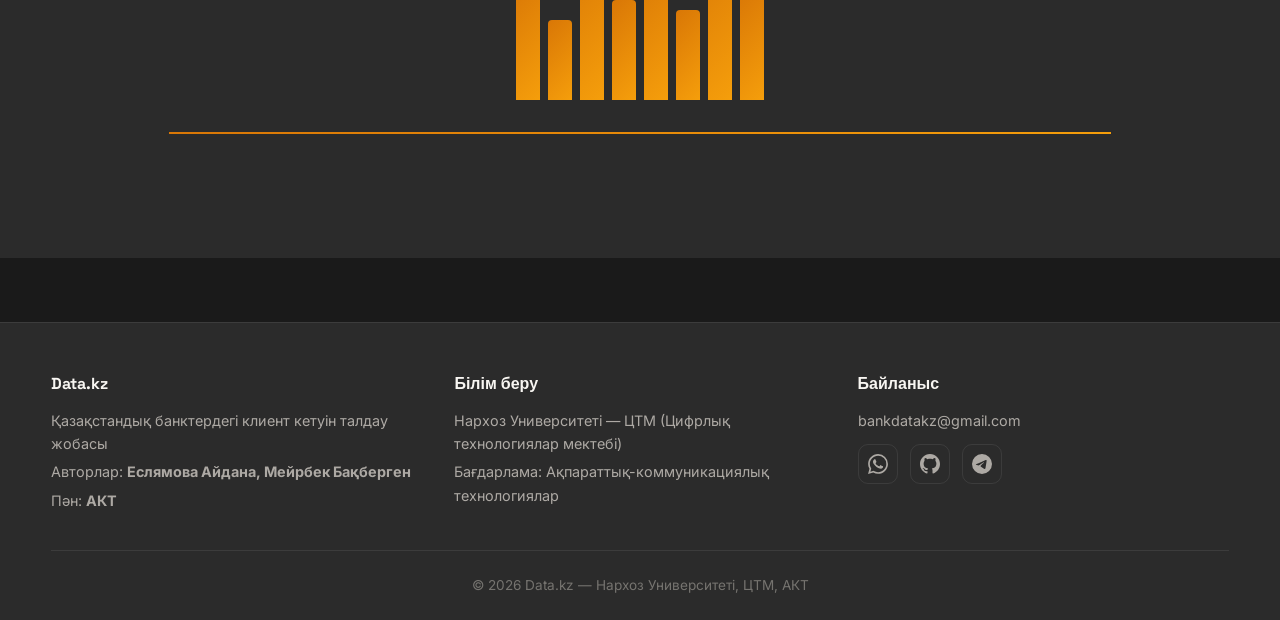
==== commit 526d983f: "add music" ====
--- a/churniq-website/churniq-website/ai-tools.html
+++ b/churniq-website/churniq-website/ai-tools.html
@@ -39,7 +39,7 @@
           <button type="button" class="btn btn-outline" id="audio-stop">Тоқтату</button>
           <label>
             Дыбыс деңгейі
-            <input type="range" id="audio-volume" class="volume-slider" min="0" max="1" step="0.01" value="0.3">
+            <input type="range" id="audio-volume" class="volume-slider" min="0" max="1" step="0.01" value="0.7">
           </label>
         </div>
         <canvas id="audio-viz" class="audio-viz" height="120"></canvas>
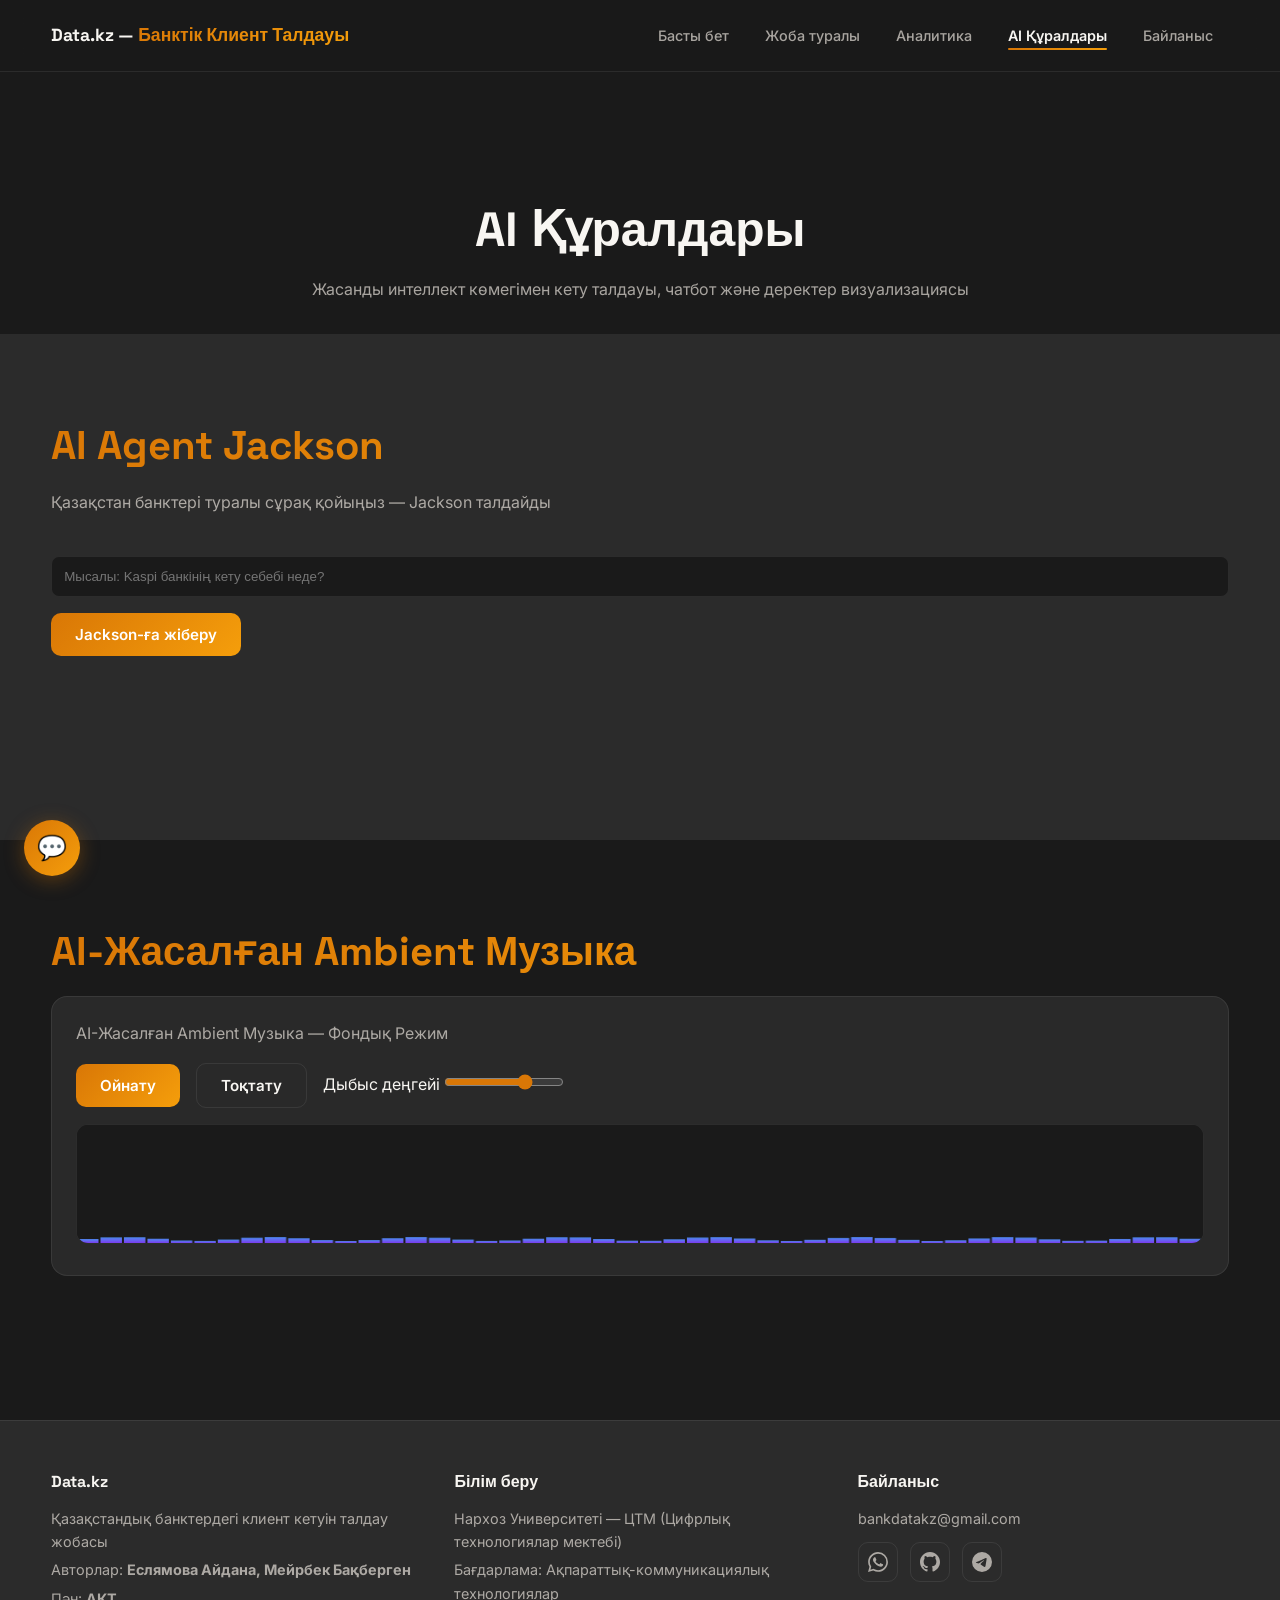
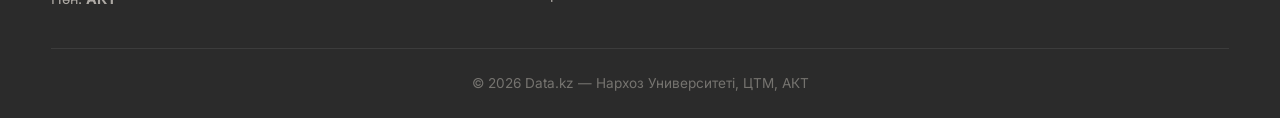
==== commit 38935904: "delite something" ====
--- a/churniq-website/churniq-website/ai-tools.html
+++ b/churniq-website/churniq-website/ai-tools.html
@@ -47,28 +47,7 @@
     </div>
   </section>
 
-  <section class="section data-panel" id="data-panel" style="background: var(--bg-secondary);">
-    <div class="container fade-in">
-      <h2 class="section-title">Тікелей Деректер Визуализациясы — AI Көмегімен</h2>
-      <div class="animated-bars" id="animated-bars">
-        <div class="bar" style="height:120px" data-h="120"></div>
-        <div class="bar" style="height:80px" data-h="80"></div>
-        <div class="bar" style="height:160px" data-h="160"></div>
-        <div class="bar" style="height:100px" data-h="100"></div>
-        <div class="bar" style="height:140px" data-h="140"></div>
-        <div class="bar" style="height:90px" data-h="90"></div>
-        <div class="bar" style="height:170px" data-h="170"></div>
-        <div class="bar" style="height:110px" data-h="110"></div>
-      </div>
-      <div class="data-flow-line"></div>
-      <div class="floating-labels">
-        <span class="floating-label" style="left:10%;animation-delay:0s">Kaspi 4,2%</span>
-        <span class="floating-label" style="left:35%;animation-delay:0.5s">Halyk 6,8%</span>
-        <span class="floating-label" style="left:55%;animation-delay:1s">Freedom 9,1%</span>
-        <span class="floating-label" style="left:80%;animation-delay:1.5s">Forte 7,3%</span>
-      </div>
-    </div>
-  </section>
+
 
   <div id="site-footer"></div>
 
